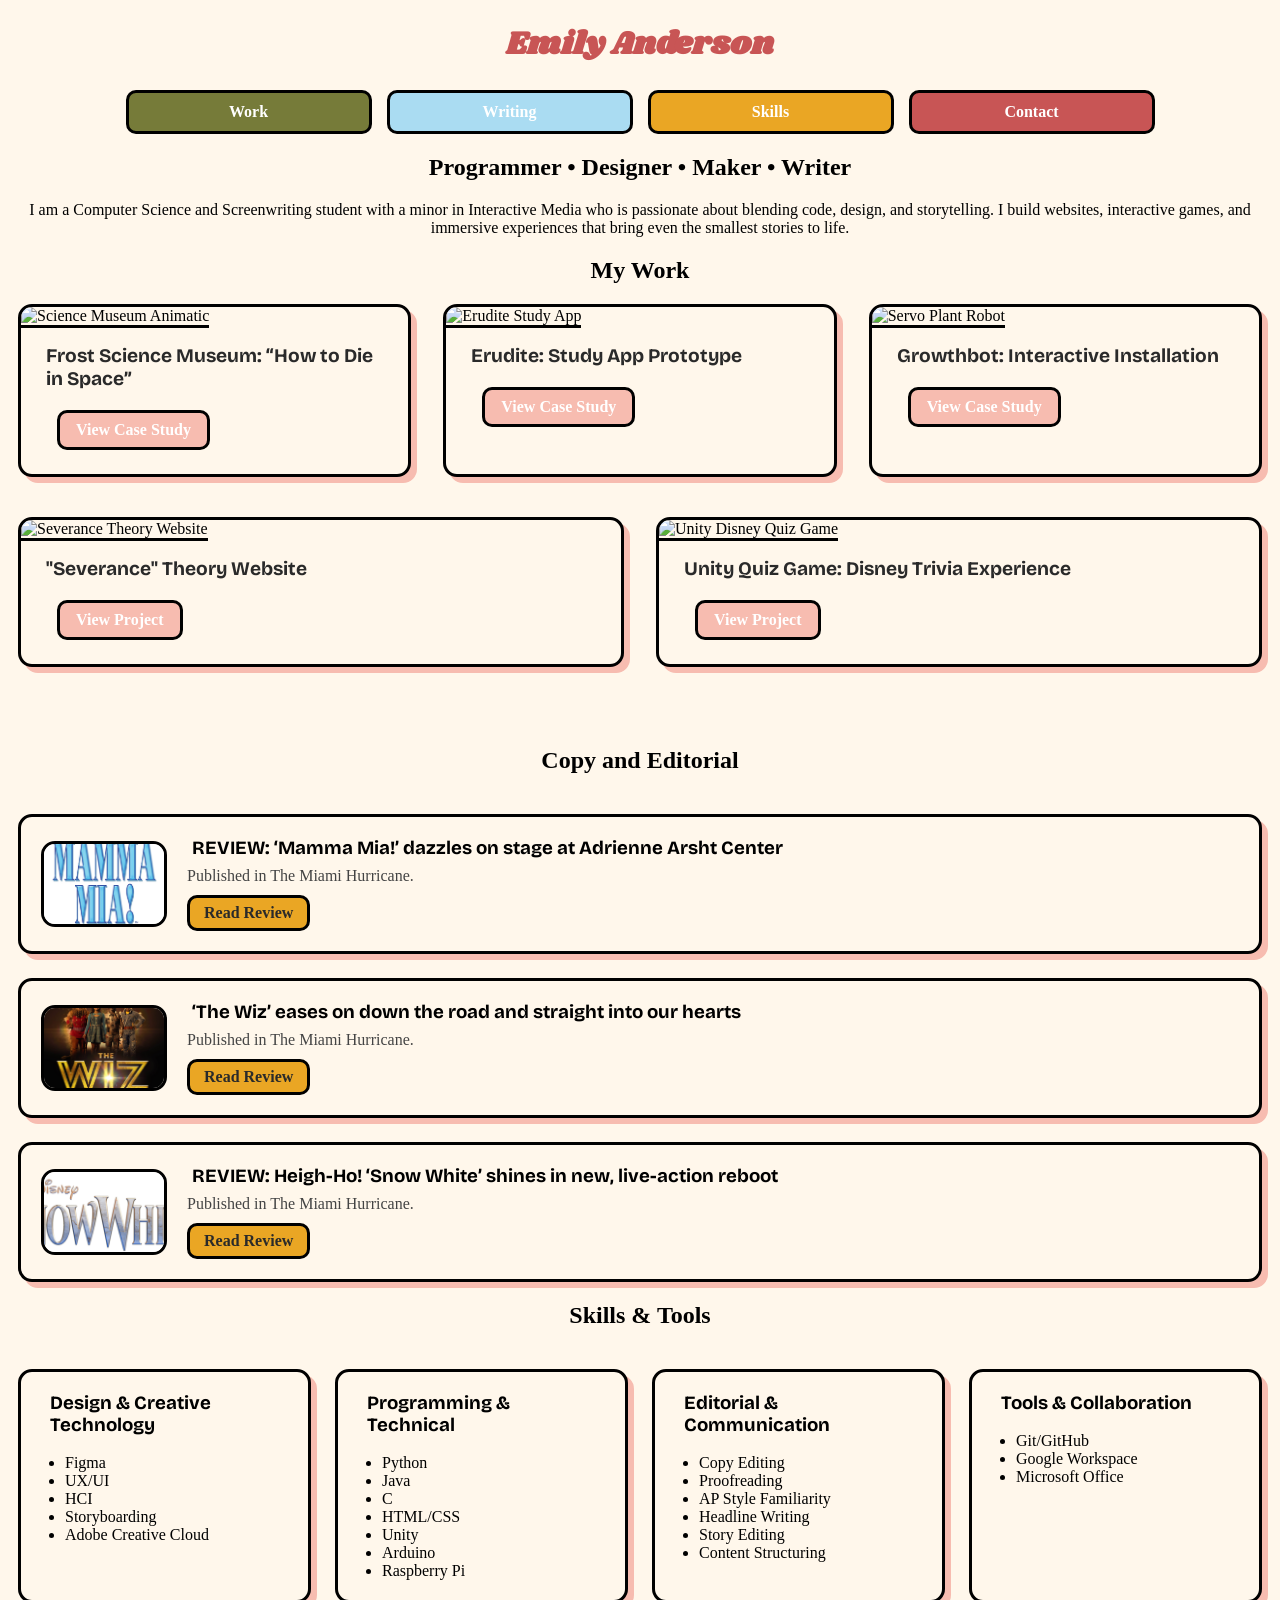
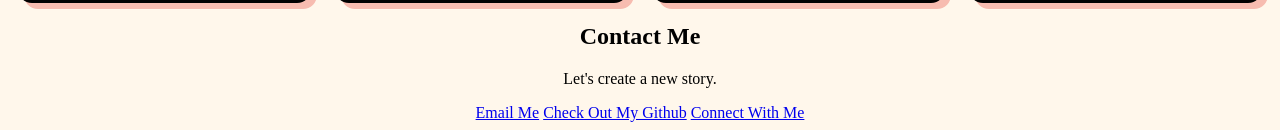
==== index.html @ 31dea304 "added images and fixed editorial section" ====
<!DOCTYPE html>
<html lang="en">
<head>
    <meta charset="UTF-8">
    <meta http-equiv="X-UA-Compatible" content="IE=edge">
    <meta name="viewport" content="width=device-width, initial-scale=1.0">
    <title>Emily Anderson - Portfolio</title>
    <link rel="stylesheet" href="style.css">
</head>
<body>
    
    <!-- header/nav -->

    <header>
        <h1 class="logo"> Emily Anderson</h1>
        <nav class="nav">
            <ul>
                <li><a href="#work"> Work</a></li>
                <li><a href="#writing">Writing</a></li>
                <li><a href="#skills">Skills</a></li>
                <li><a href="#contact">Contact</a></li>
            </ul>
        </nav>
    </header>

    <!-- hero -->
    <section id="hero">
        <div class="hero-content">
            <h2>Programmer • Designer • Maker • Writer </h2>
            <p> I am a Computer Science and Screenwriting student with a minor in Interactive Media who is passionate about blending code, design, and storytelling. 
                I build websites, interactive games, and immersive experiences that bring even the smallest stories to life.
            </p>
        </div>
    </section>


    <!-- work -->
    <section id="work">
        <h2 class="section-title">My Work</h2>
        <!-- <h3>Case Studies</h3> -->
        <div class="case-studies">

            <!-- how to die in space -->
            <article class="project-card" data-link="htdis.html">
                <!-- insert your image here in this style -->
                <img src="images/animatic-thumbnail.jpg" alt="Science Museum Animatic">
                <div class="project-info">
                    <h3>Frost Science Museum: “How to Die in Space”</h3>
                    <!-- maybe include a short blurb for description -->
                    <a href="htdis.html" class="project-button">View Case Study</a>
                </div>
            </article>

            <!-- erudite -->
            <article class="project-card" data-link="erudite.html">
                <!-- insert your image here in this style -->
                <img src="images/animatic-thumbnail.jpg" alt="Erudite Study App">
                <div class="project-info">
                    <h3>Erudite: Study App Prototype</h3>
                    <!-- maybe include a short blurb for description -->
                    <a href="erudite.html" class="project-button">View Case Study</a>
                </div>
            </article>

            <!-- growthbot -->
            <article class="project-card" data-link="growthbot.html">
                <!-- insert your image here in this style -->
                <img src="images/animatic-thumbnail.jpg" alt="Servo Plant Robot">
                <div class="project-info">
                    <h3>Growthbot: Interactive Installation</h3>
                    <!-- maybe include a short blurb for description -->
                    <a href="growthbot.html" class="project-button">View Case Study</a>
                </div>
            </article>
        </div>

        <!-- <h3>Other Projects</h3> -->
        <div class="creative-projects">


            <article class="project-card" data-link="severance.html">
                <!-- insert your image here in this style -->
                <img src="images/animatic-thumbnail.jpg" alt="Severance Theory Website">
                <div class="project-info">
                    <h3>"Severance" Theory Website</h3>
                    <!-- maybe include a short blurb for description -->
                    <a href="severance.html" class="project-button">View Project</a>
                </div>
            </article>

            <!-- disney quiz game -->
            <article class="project-card" data-link="disney-quiz.html">
                <!-- insert your image here in this style -->
                <img src="images/animatic-thumbnail.jpg" alt="Unity Disney Quiz Game">
                <div class="project-info">
                    <h3>Unity Quiz Game: Disney Trivia Experience</h3>
                    <!-- maybe include a short blurb for description -->
                    <a href="disney-quiz.html" class="project-button">View Project</a>
                </div>
            </article>
        </div>

    </section>

    <!-- writing -->
    <section id="writing">
        <h2 class="section-title">Copy and Editorial</h2>
    
        <div class="writing-list">
    
            <article class="writing-item" data-link="https://themiamihurricane.com/2025/03/23/review-mamma-mia-dazzles-on-stage-at-adrienne-arsht-center/">
                <img src="images/mamma-mia.png" class="writing-thumb" alt="Mamma Mia Review Thumbnail">
                <div class="writing-content">
                    <h3>REVIEW: ‘Mamma Mia!’ dazzles on stage at Adrienne Arsht Center</h3>
                    <p>Published in The Miami Hurricane.</p>
                    <span class="writing-button">Read Review</span>
                </div>
            </article>
    
            <article class="writing-item" data-link="https://themiamihurricane.com/2025/10/22/the-wiz-eases-on-down-the-road-and-straight-into-our-hearts/">
                <img src="images/the-wiz.png" class="writing-thumb" alt="The Wiz Review Thumbnail">
                <div class="writing-content">
                    <h3>‘The Wiz’ eases on down the road and straight into our hearts</h3>
                    <p>Published in The Miami Hurricane.</p>
                    <span class="writing-button">Read Review</span>
                </div>
            </article>
    
            <article class="writing-item" data-link="https://themiamihurricane.com/2025/04/17/review-heigh-ho-snow-white-shines-in-new-live-action-reboot/">
                <img src="images/snow-white.png" class="writing-thumb" alt="Snow White Review Thumbnail">
                <div class="writing-content">
                    <h3>REVIEW: Heigh-Ho! ‘Snow White’ shines in new, live-action reboot</h3>
                    <p>Published in The Miami Hurricane.</p>
                    <span class="writing-button">Read Review</span>
                </div>
            </article>
    
        </div>

         <!-- <div class="writing-samples">
            <h3>Spec Scripts & Writing Samples</h3>
            <p>Available upon request. Loglines and excerpts below.</p>
            add loglines here
        </div> -->
    </section>
    


    <!-- skills -->
    <section id="skills">
        <h2 class="section-title">Skills & Tools</h2>

        <div class="skills-grid">
            <div class="skill-box">
                <h3>Design & Creative Technology</h3>
                <ul>
                    <li>Figma</li>
                    <li>UX/UI</li>
                    <li>HCI</li>
                    <li>Storyboarding</li>
                    <li>Adobe Creative Cloud</li>
                </ul>
            </div>

            <div class="skill-box">
                <h3>Programming & Technical</h3>
                <ul>
                    <li>Python</li>
                    <li>Java</li>
                    <li>C</li>
                    <li>HTML/CSS</li>
                    <li>Unity</li>
                    <li>Arduino</li>
                    <li>Raspberry Pi</li>
                </ul>
            </div>

            <div class="skill-box">
                <h3>Editorial & Communication</h3>
                <ul>
                    <li>Copy Editing</li>
                    <li>Proofreading</li>
                    <li>AP Style Familiarity</li>
                    <li>Headline Writing</li>
                    <li>Story Editing</li>
                    <li>Content Structuring</li>
                </ul>
            </div>

            <div class="skill-box">
                <h3>Tools & Collaboration</h3>
                <ul>
                    <li>Git/GitHub</li>
                    <li>Google Workspace</li>
                    <li>Microsoft Office</li>
                </ul>
            </div>
        </div>
    </section>

    <!-- footer / contact -->
    <footer id="contact">
        <h2 class="section-title">Contact Me</h2>
        <p>Let's create a new story.</p>
        <a href="the.eandersonea@gmail.com" class="contact-btn">Email Me</a>
        <a href="https://github.com/exa238" class="contact-btn">Check Out My Github</a>
        <a href="http://www.linkedin.com/in/emily-anderson-09311224a" class="contact-btn">Connect With Me</a>
    </footer>


    <script src="script.js"></script>
</body>
</html>
---- style.css ----
@import url('https://fonts.googleapis.com/css2?family=Bricolage+Grotesque:opsz,wght@12..96,200..800&family=Changa+One:ital@0;1&family=Inter:ital,opsz,wght@0,14..32,100..900;1,14..32,100..900&family=Karla:ital,wght@0,200..800;1,200..800&family=Patrick+Hand+SC&family=Sekuya&family=Shrikhand&display=swap');
   :root {
    --tomato: #C85555;
    --mustard: #EAA624;
    --olive: #767B39;
    --sky: #AADCF2;
    --peach: #F7BCB0;
    --cream: #FFF7EB;
    --ink: #2A2A2A;

    --radius: 14px;
    --shadow-chunky: 6px 6px 0px rgba(0,0,0,0.25);
}
.logo{
    font-family: Shrikhand;
    color: var(--tomato);
}
body{
    background-size: 40px 40px;
    /* background-image: */
    /* linear-gradient(to right, #F7BCB0 1px, transparent 1px),
    linear-gradient(to bottom, #F7BCB0 1px, transparent 1px); */
    background-color: var(--cream);
}
.nav ul{
    list-style: none;
    display: flex;
    gap: 15px;
    padding: 0;
    margin: 0;
    justify-content: center;
}
.nav li a {
    display: block;
    padding: 10px 20px;
    border-radius: 10px;
    color: white;
    text-decoration: none;
    font-weight: bold;
    border: 3px solid black;
    width: 200px;
    text-align: center;
    transition: transform 0.25s ease, box-shadow 0.25s 
    /* position: relative */
    /* overflow: visible; */
}

.hero-content{
    justify-content: center;
    text-align: center;
}

.nav li a:hover::before,
.nav li a:hover::after {
    content: "✦";
    position: absolute;
    color: #EAA624;
    font-size: 14px;
    animation: sparkle 0.8s ease-out forwards;
}
.nav li a:hover::before {
    top: -10px;
    left: -10px;
}

.nav li a:hover::after {
    bottom: -10px;
    right: -10px;
}

@keyframes sparkle {
    0% { transform: scale(0) rotate(0deg); opacity: 0; }
    50% { transform: scale(1.4) rotate(20deg); opacity: 1; }
    100% { transform: scale(0) rotate(40deg); opacity: 0; }
}

.nav li a:hover{
    transform: translate(-4px)scale(1.05);
    box-shadow: 0 8px 20px #F7BCB0;
}

.nav li:nth-child(1) a { background: var(--olive); } /* work */
.nav li:nth-child(2) a { background: var(--sky); } /* writing */
.nav li:nth-child(3) a { background: var(--mustard); } /* skills */
.nav li:nth-child(4) a { background: var(--tomato); } /* contact */


/* ADJUST YOUR H1 HERE */
h1{
    text-align: center;
}

h2{
    text-align: center;
}


h3{
    padding-left: 5px;
}



/* MY WORK */

.case-studies {
    display: grid;
    grid-template-columns: repeat(auto-fit, minmax(280px, 1fr));
    gap: 32px;
    margin-top: 20px;
    padding-left: 10px;
    padding-right: 10px;
}

.creative-projects {
    display: grid;
    grid-template-columns: repeat(auto-fit, minmax(280px, 1fr));
    gap: 32px;
    margin-top: 40px;
    padding-left: 10px;
    padding-right: 10px;
}


.project-card {
    background: var(--cream);
    border-radius: var(--radius);
    overflow: hidden;
    cursor: pointer;
    box-shadow: 6px 6px 0px var(--peach);
    transition: transform .25s ease, box-shadow .25s ease;
    border: 3px solid black;
}

.project-card:hover {
    transform: translate(-4px) scale(1.03);
    box-shadow: 10px 10px 0px var(--sky);
}

.project-card img {
    width: 100%;
    height: 180px;
    object-fit: cover;
    border-bottom: 3px solid black;
}

.project-info {
    padding: 16px 20px 24px;
}

.project-info h3 {
    margin: 0 0 8px;
    font-family: "Bricolage Grotesque", sans-serif;
    font-size: 1.2rem;
    color: var(--ink);
}

.project-info p {
    margin: 0;
    color: #444;
    font-size: .9rem;
}
.project-button {
    display: inline-block;
    margin: 12px 16px 0;
    padding: 8px 16px;
    background: var(--peach);
    color: white;
    border: 3px solid black;
    border-radius: 10px;
    font-weight: bold;
    text-decoration: none;
    transition: transform .25s ease, box-shadow .25s ease;
}

.project-button:hover {
    cursor: pointer;
}

/* WRITING SECTION */


#writing{
    margin-top: 80px;
}

#writing h2{
    margin-bottom: 30px;
}

.writing-list {
    display: flex;
    flex-direction: column;
    gap: 24px;
    margin-top: 40px;
    padding-left: 10px;
    padding-right: 10px;

}

.writing-item {
    background: var(--cream);
    border-radius: var(--radius);
    border: 3px solid black;
    padding: 20px;
    box-shadow: 6px 6px 0px var(--peach);
    transition: transform .25s ease, box-shadow .25s ease;
    cursor: pointer;
    display: flex;
    gap: 20px;
    align-items: center
}

.writing-item:hover {
    transform: translate(-4px) scale(1.02);
    box-shadow: 10px 10px 0px var(--sky);
}

.writing-thumb {
    width: 120px;
    height: 80px;
    object-fit: cover;
    border: 3px solid black;
    border-radius: var(--radius);
}

.writing-item h3 {
    margin: 0 0 8px;
    font-family: "Bricolage Grotesque", sans-serif;
}

.writing-item p {
    margin: 0 0 12px;
    color: #444;
}

.writing-item a {
    font-weight: bold;
    color: var(--ink);
    text-decoration: underline;
}

.writing-content p {
    margin: 0 0 10px;
    color: #444;
}

.writing-button {
    display: inline-block;
    padding: 6px 14px;
    background: var(--mustard);
    border: 3px solid black;
    border-radius: 10px;
    font-weight: bold;
    color: var(--ink);
    transition: transform .25s ease, box-shadow .25s ease;
}

.writing-item:hover .writing-button {
    transform: translate(-2px) scale(1.05);
    box-shadow: 4px 4px 0px var(--peach);
}




/* SKILLS SECTION */

.skills-grid {
    display: grid;
    grid-template-columns: repeat(auto-fit, minmax(260px, 1fr));
    gap: 24px;
    margin-top: 40px;
    padding-left: 10px;
    padding-right: 10px;
}

.skill-box {
    background: var(--cream);
    border-radius: var(--radius);
    border: 3px solid black;
    padding: 20px 24px;
    box-shadow: 6px 6px 0px var(--peach);
    transition: transform .25s ease, box-shadow .25s ease;
}

/* .skill-box:hover {
    transform: translate(-4px) scale(1.02);
    box-shadow: 10px 10px 0px var(--tomato);
} */

.skill-box h3 {
    margin-top: 0;
    font-family: "Bricolage Grotesque", sans-serif;
}

.skill-box ul {
    margin: 10px 0 0;
    padding-left: 20px;
}


footer{
    justify-content: center;
    text-align: center;
}
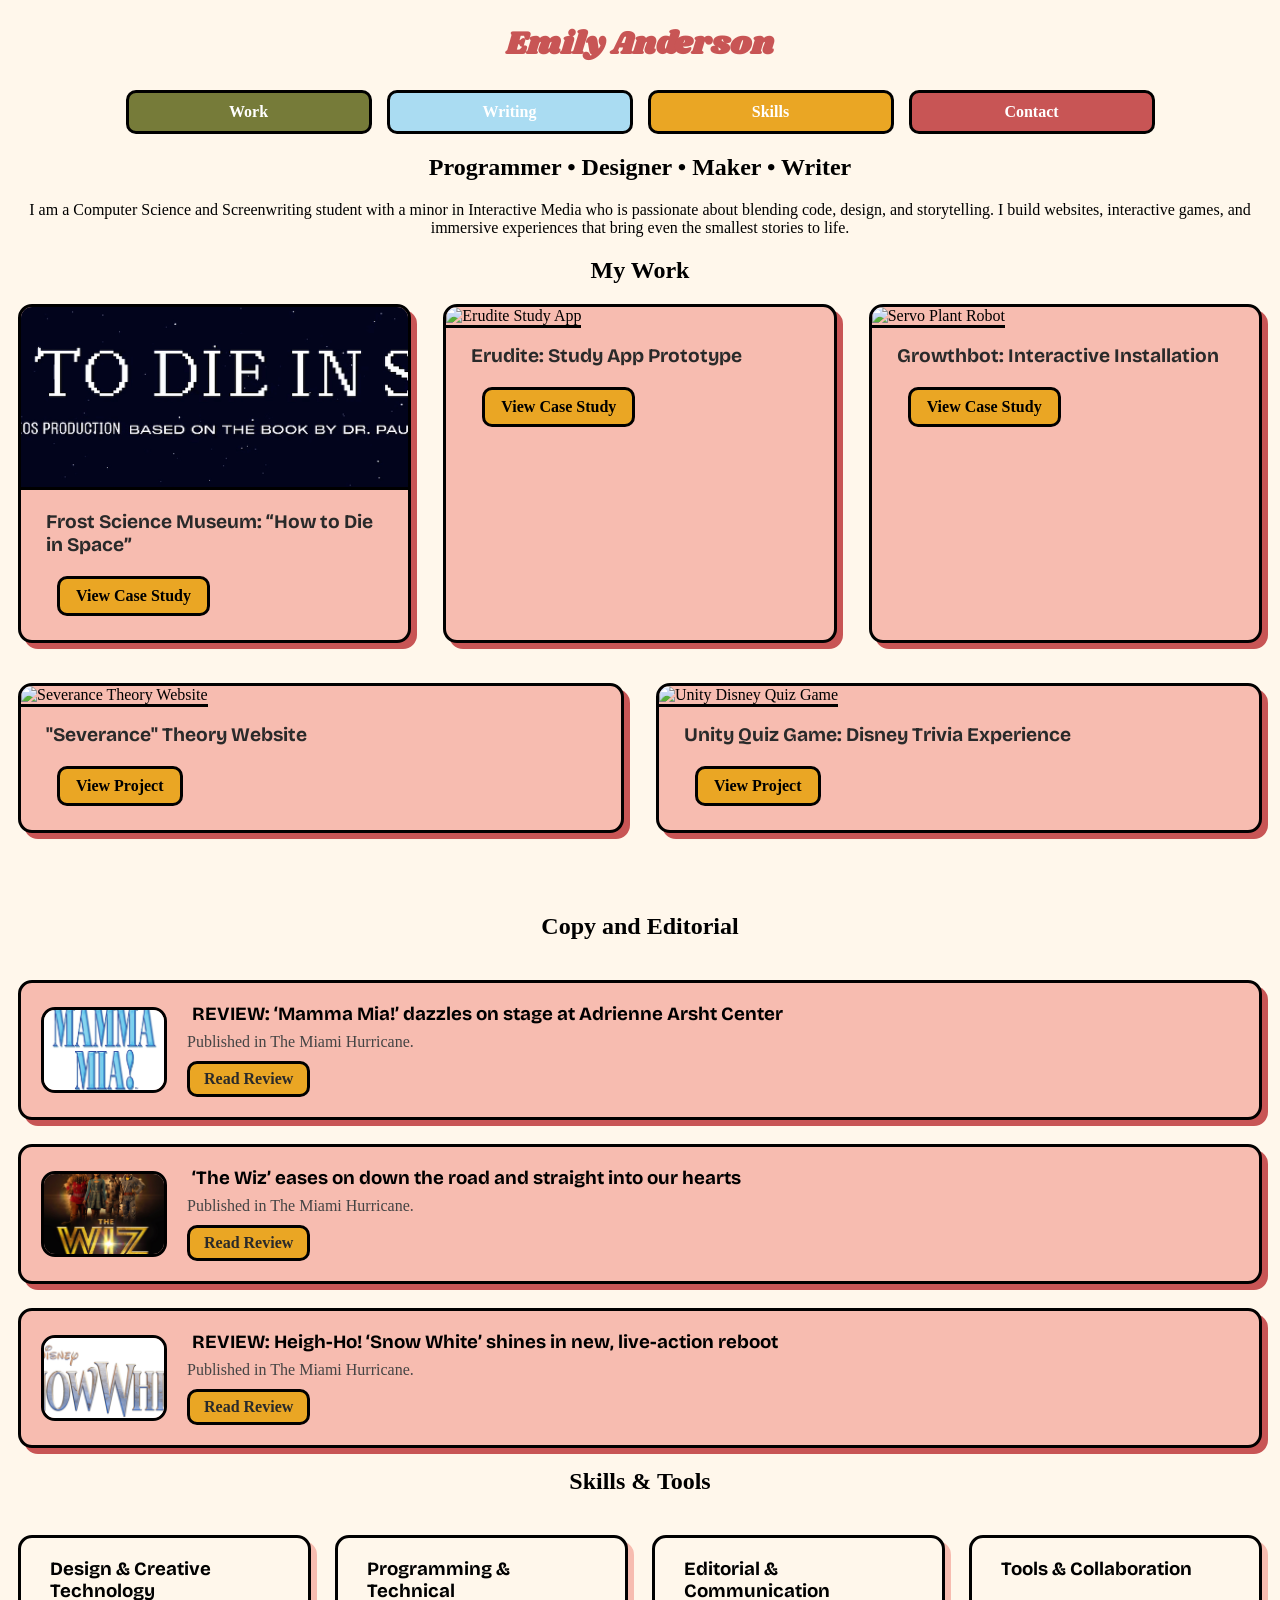
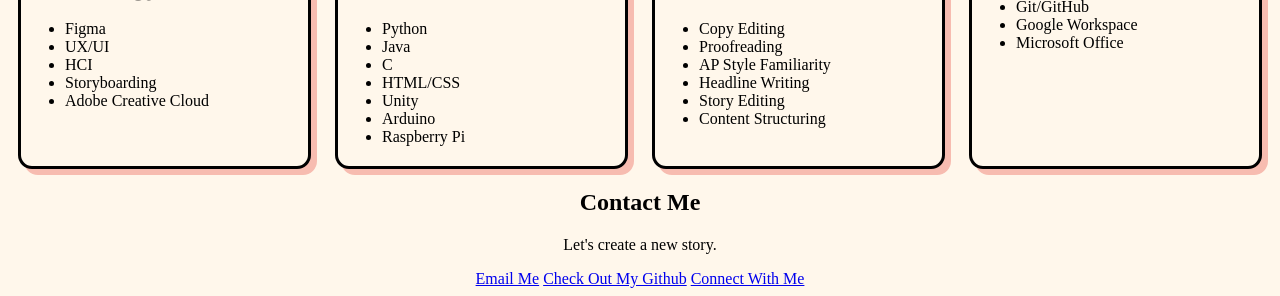
==== commit 7cb79aaf: "updated htdis css and html" ====
--- a/index.html
+++ b/index.html
@@ -43,7 +43,7 @@
             <!-- how to die in space -->
             <article class="project-card" data-link="htdis.html">
                 <!-- insert your image here in this style -->
-                <img src="images/animatic-thumbnail.jpg" alt="Science Museum Animatic">
+                <img src="images/htdis.png" alt="Science Museum Animatic">
                 <div class="project-info">
                     <h3>Frost Science Museum: “How to Die in Space”</h3>
                     <!-- maybe include a short blurb for description -->
--- a/style.css
+++ b/style.css
@@ -123,11 +123,11 @@
 
 
 .project-card {
-    background: var(--cream);
+    background: var(--peach);
     border-radius: var(--radius);
     overflow: hidden;
     cursor: pointer;
-    box-shadow: 6px 6px 0px var(--peach);
+    box-shadow: 6px 6px 0px var(--tomato);
     transition: transform .25s ease, box-shadow .25s ease;
     border: 3px solid black;
 }
@@ -164,8 +164,8 @@
     display: inline-block;
     margin: 12px 16px 0;
     padding: 8px 16px;
-    background: var(--peach);
-    color: white;
+    background: var(--mustard);
+    color: black;
     border: 3px solid black;
     border-radius: 10px;
     font-weight: bold;
@@ -199,11 +199,11 @@
 }
 
 .writing-item {
-    background: var(--cream);
+    background: var(--peach);
     border-radius: var(--radius);
     border: 3px solid black;
     padding: 20px;
-    box-shadow: 6px 6px 0px var(--peach);
+    box-shadow: 6px 6px 0px var(--tomato);
     transition: transform .25s ease, box-shadow .25s ease;
     cursor: pointer;
     display: flex;
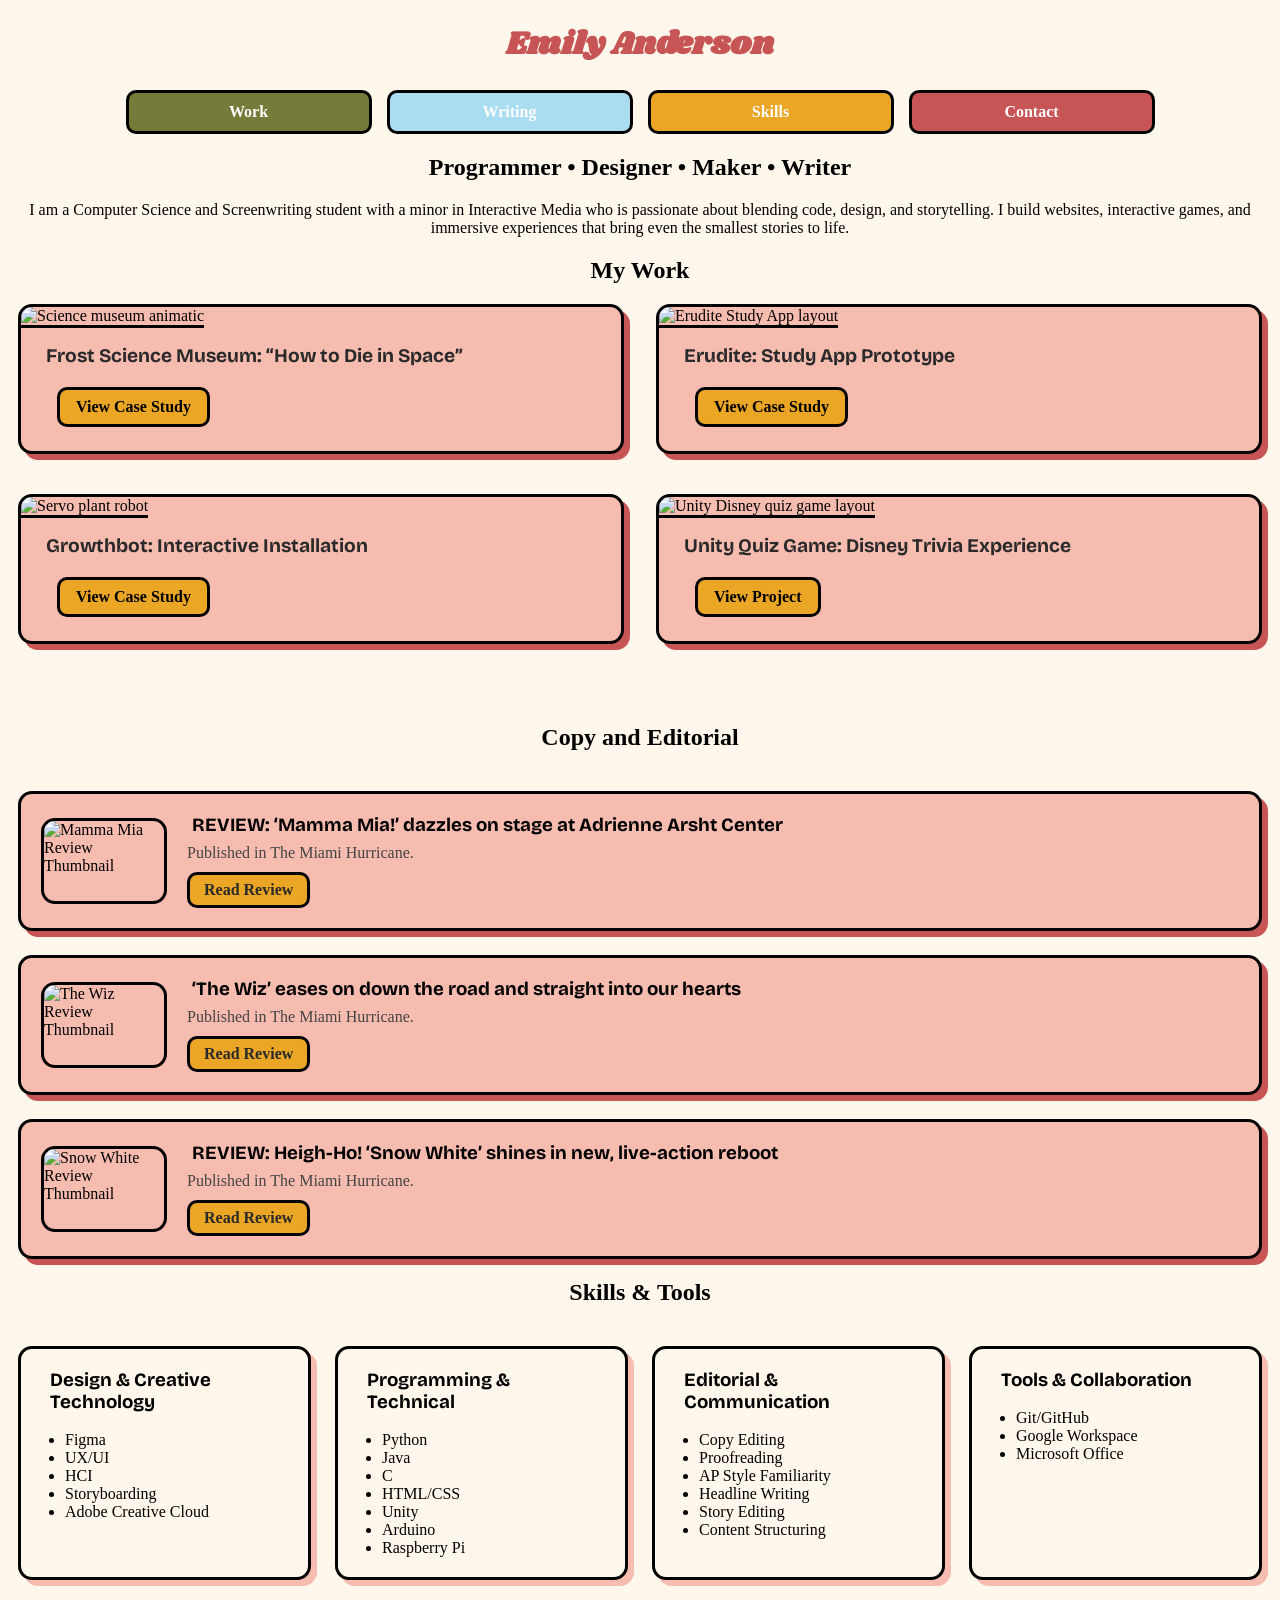
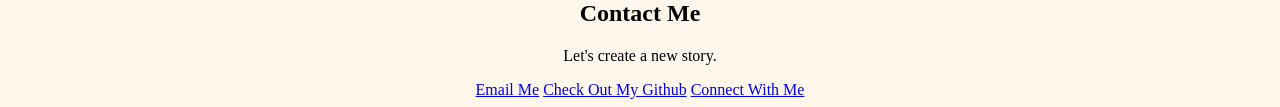
==== commit dc22e505: "major website update and fixed image issues" ====
--- a/index.html
+++ b/index.html
@@ -38,12 +38,12 @@
     <section id="work">
         <h2 class="section-title">My Work</h2>
         <!-- <h3>Case Studies</h3> -->
-        <div class="case-studies">
+        <div class="tier-one">
 
             <!-- how to die in space -->
             <article class="project-card" data-link="htdis.html">
                 <!-- insert your image here in this style -->
-                <img src="images/htdis.png" alt="Science Museum Animatic">
+                <img src="https://pub-2d3aaae8ad984b4db5d45ea448ffca7a.r2.dev/htdis.png" alt="Science museum animatic">
                 <div class="project-info">
                     <h3>Frost Science Museum: “How to Die in Space”</h3>
                     <!-- maybe include a short blurb for description -->
@@ -54,44 +54,33 @@
             <!-- erudite -->
             <article class="project-card" data-link="erudite.html">
                 <!-- insert your image here in this style -->
-                <img src="images/animatic-thumbnail.jpg" alt="Erudite Study App">
+                <img src="https://pub-2d3aaae8ad984b4db5d45ea448ffca7a.r2.dev/updated-design.png" alt="Erudite Study App layout">
                 <div class="project-info">
                     <h3>Erudite: Study App Prototype</h3>
                     <!-- maybe include a short blurb for description -->
                     <a href="erudite.html" class="project-button">View Case Study</a>
                 </div>
             </article>
+        </div>
+
+        <!-- <h3>Other Projects</h3> -->
+        <div class="tier-two">
 
             <!-- growthbot -->
             <article class="project-card" data-link="growthbot.html">
                 <!-- insert your image here in this style -->
-                <img src="images/animatic-thumbnail.jpg" alt="Servo Plant Robot">
+                <img src="https://pub-2d3aaae8ad984b4db5d45ea448ffca7a.r2.dev/growthbot.png" alt="Servo plant robot">
                 <div class="project-info">
                     <h3>Growthbot: Interactive Installation</h3>
                     <!-- maybe include a short blurb for description -->
                     <a href="growthbot.html" class="project-button">View Case Study</a>
-                </div>
-            </article>
-        </div>
-
-        <!-- <h3>Other Projects</h3> -->
-        <div class="creative-projects">
-
-
-            <article class="project-card" data-link="severance.html">
-                <!-- insert your image here in this style -->
-                <img src="images/animatic-thumbnail.jpg" alt="Severance Theory Website">
-                <div class="project-info">
-                    <h3>"Severance" Theory Website</h3>
-                    <!-- maybe include a short blurb for description -->
-                    <a href="severance.html" class="project-button">View Project</a>
                 </div>
             </article>
 
             <!-- disney quiz game -->
             <article class="project-card" data-link="disney-quiz.html">
                 <!-- insert your image here in this style -->
-                <img src="images/animatic-thumbnail.jpg" alt="Unity Disney Quiz Game">
+                <img src="https://pub-2d3aaae8ad984b4db5d45ea448ffca7a.r2.dev/disney-trivia.jpeg" alt="Unity Disney quiz game layout">
                 <div class="project-info">
                     <h3>Unity Quiz Game: Disney Trivia Experience</h3>
                     <!-- maybe include a short blurb for description -->
@@ -109,7 +98,7 @@
         <div class="writing-list">
     
             <article class="writing-item" data-link="https://themiamihurricane.com/2025/03/23/review-mamma-mia-dazzles-on-stage-at-adrienne-arsht-center/">
-                <img src="images/mamma-mia.png" class="writing-thumb" alt="Mamma Mia Review Thumbnail">
+                <img src="https://pub-2d3aaae8ad984b4db5d45ea448ffca7a.r2.dev/mamma-mia.png" class="writing-thumb" alt="Mamma Mia Review Thumbnail">
                 <div class="writing-content">
                     <h3>REVIEW: ‘Mamma Mia!’ dazzles on stage at Adrienne Arsht Center</h3>
                     <p>Published in The Miami Hurricane.</p>
@@ -118,7 +107,7 @@
             </article>
     
             <article class="writing-item" data-link="https://themiamihurricane.com/2025/10/22/the-wiz-eases-on-down-the-road-and-straight-into-our-hearts/">
-                <img src="images/the-wiz.png" class="writing-thumb" alt="The Wiz Review Thumbnail">
+                <img src="https://pub-2d3aaae8ad984b4db5d45ea448ffca7a.r2.dev/the-wiz.png" class="writing-thumb" alt="The Wiz Review Thumbnail">
                 <div class="writing-content">
                     <h3>‘The Wiz’ eases on down the road and straight into our hearts</h3>
                     <p>Published in The Miami Hurricane.</p>
@@ -127,7 +116,7 @@
             </article>
     
             <article class="writing-item" data-link="https://themiamihurricane.com/2025/04/17/review-heigh-ho-snow-white-shines-in-new-live-action-reboot/">
-                <img src="images/snow-white.png" class="writing-thumb" alt="Snow White Review Thumbnail">
+                <img src="https://pub-2d3aaae8ad984b4db5d45ea448ffca7a.r2.dev/snow-white.png" class="writing-thumb" alt="Snow White Review Thumbnail">
                 <div class="writing-content">
                     <h3>REVIEW: Heigh-Ho! ‘Snow White’ shines in new, live-action reboot</h3>
                     <p>Published in The Miami Hurricane.</p>
--- a/style.css
+++ b/style.css
@@ -103,7 +103,7 @@
 
 /* MY WORK */
 
-.case-studies {
+.tier-one {
     display: grid;
     grid-template-columns: repeat(auto-fit, minmax(280px, 1fr));
     gap: 32px;
@@ -112,7 +112,7 @@
     padding-right: 10px;
 }
 
-.creative-projects {
+.tier-two {
     display: grid;
     grid-template-columns: repeat(auto-fit, minmax(280px, 1fr));
     gap: 32px;
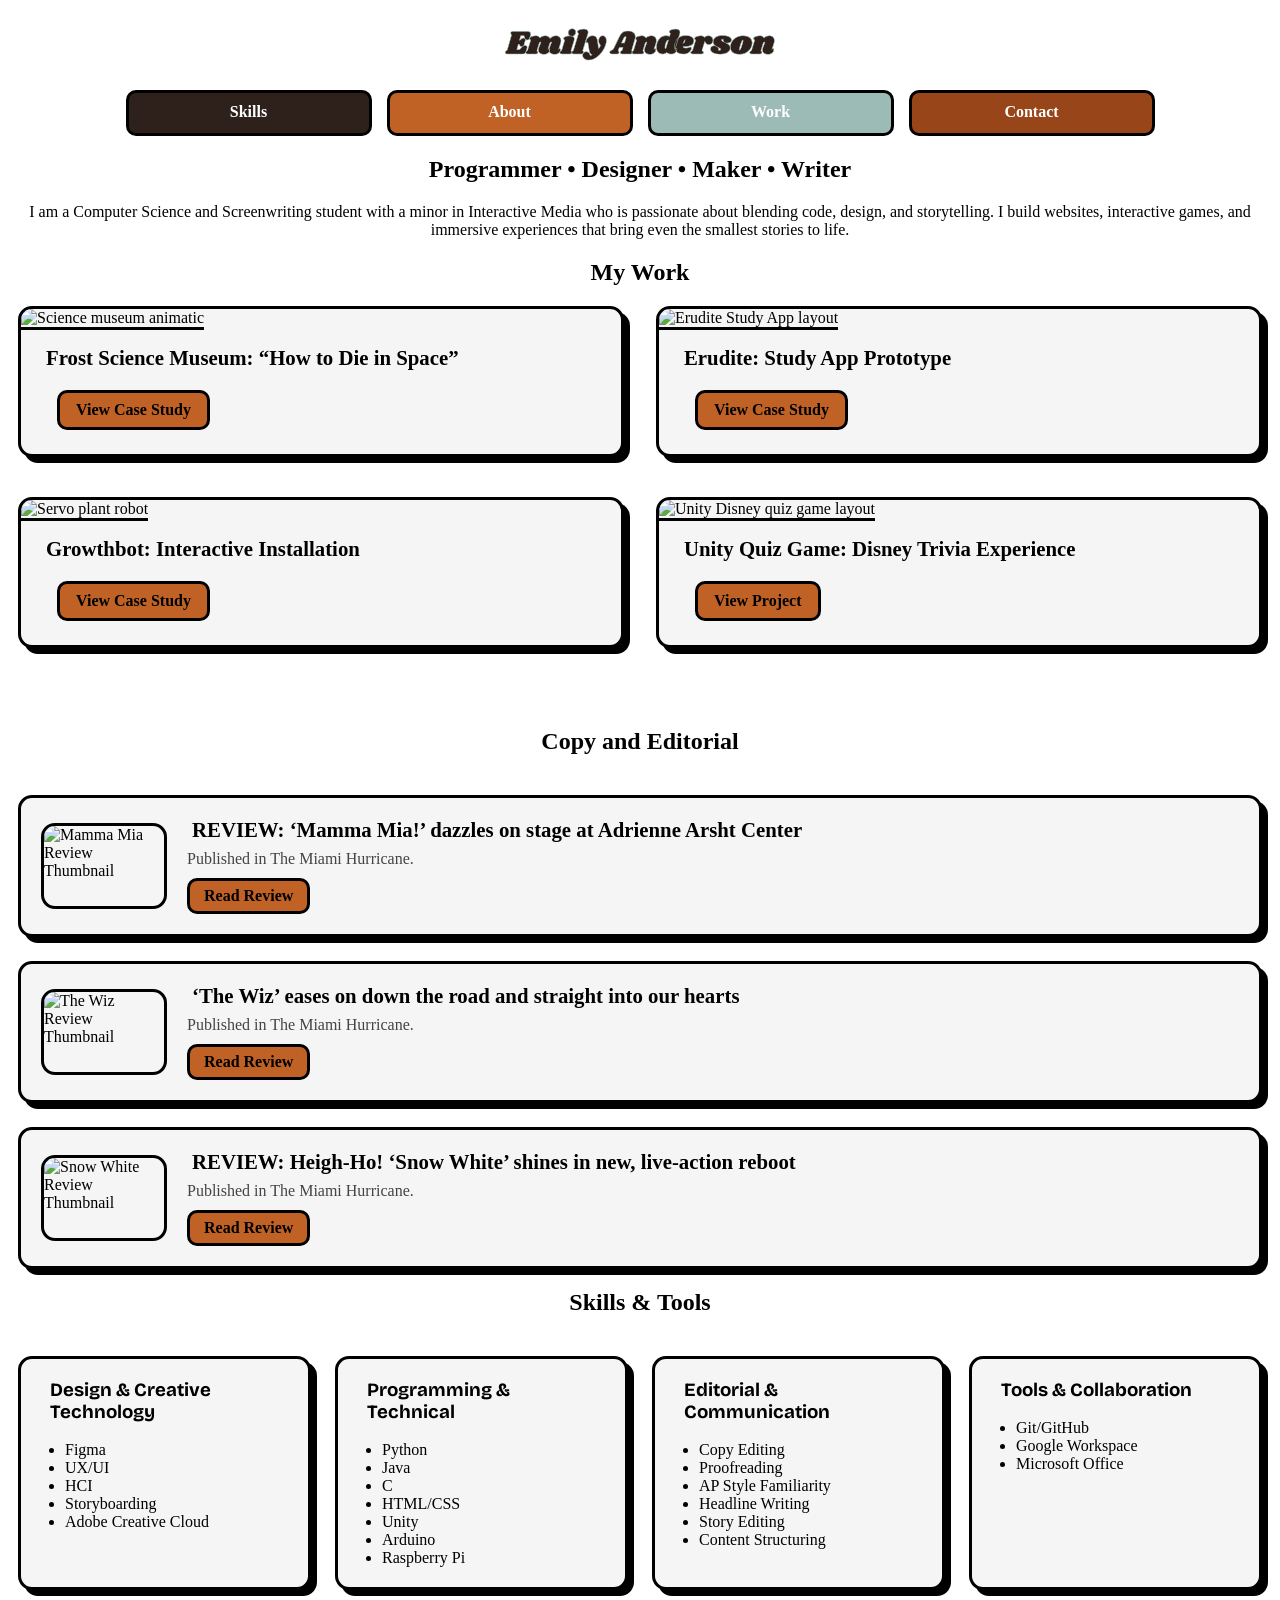
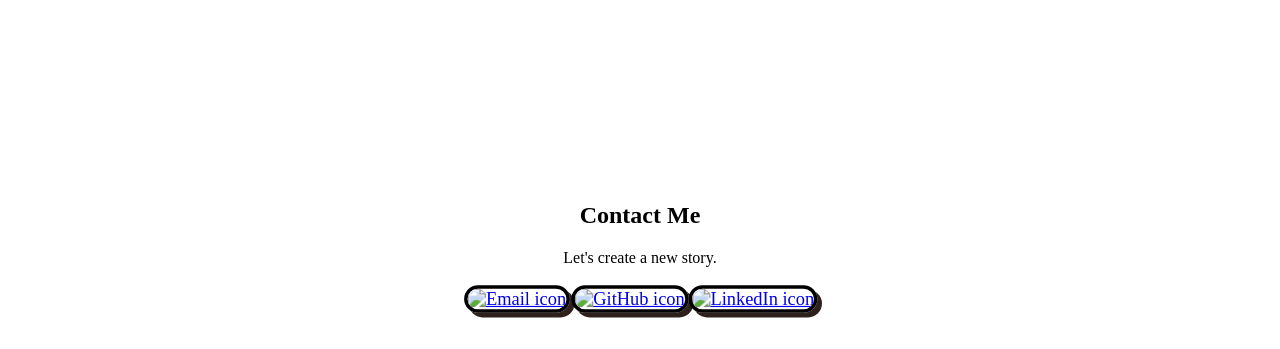
==== commit be036919: "made some stylistic changes and edited nav" ====
--- a/index.html
+++ b/index.html
@@ -15,9 +15,9 @@
         <h1 class="logo"> Emily Anderson</h1>
         <nav class="nav">
             <ul>
-                <li><a href="#work"> Work</a></li>
-                <li><a href="#writing">Writing</a></li>
-                <li><a href="#skills">Skills</a></li>
+                <li><a href="#skills"> Skills</a></li>
+                <li><a href="#">About</a></li>
+                <li><a href="#">Work</a></li>
                 <li><a href="#contact">Contact</a></li>
             </ul>
         </nav>
@@ -191,9 +191,17 @@
     <footer id="contact">
         <h2 class="section-title">Contact Me</h2>
         <p>Let's create a new story.</p>
-        <a href="the.eandersonea@gmail.com" class="contact-btn">Email Me</a>
-        <a href="https://github.com/exa238" class="contact-btn">Check Out My Github</a>
-        <a href="http://www.linkedin.com/in/emily-anderson-09311224a" class="contact-btn">Connect With Me</a>
+        <div class="footer-icons">
+            <a href="the.eandersonea@gmail.com" target="_blank">
+                <img src="https://pub-2d3aaae8ad984b4db5d45ea448ffca7a.r2.dev/email-icon-removebg.png" alt="Email icon" class="footer-icon">
+            </a>
+            <a href="https://github.com/exa238" target="_blank">
+                <img src="https://pub-2d3aaae8ad984b4db5d45ea448ffca7a.r2.dev/github-icon.PNG" alt="GitHub icon" class="footer-icon">
+            </a>
+            <a href="http://www.linkedin.com/in/emily-anderson-09311224a" target="_blank">
+                <img src="https://pub-2d3aaae8ad984b4db5d45ea448ffca7a.r2.dev/linkedin-icon.PNG" alt="LinkedIn icon" class="footer-icon">
+            </a>
+        </div>
     </footer>
 
 
--- a/style.css
+++ b/style.css
@@ -1,26 +1,28 @@
 @import url('https://fonts.googleapis.com/css2?family=Bricolage+Grotesque:opsz,wght@12..96,200..800&family=Changa+One:ital@0;1&family=Inter:ital,opsz,wght@0,14..32,100..900;1,14..32,100..900&family=Karla:ital,wght@0,200..800;1,200..800&family=Patrick+Hand+SC&family=Sekuya&family=Shrikhand&display=swap');
    :root {
-    --tomato: #C85555;
-    --mustard: #EAA624;
-    --olive: #767B39;
-    --sky: #AADCF2;
-    --peach: #F7BCB0;
-    --cream: #FFF7EB;
-    --ink: #2A2A2A;
 
     --radius: 14px;
     --shadow-chunky: 6px 6px 0px rgba(0,0,0,0.25);
 }
 .logo{
+    font-size: 2rem;
     font-family: Shrikhand;
-    color: var(--tomato);
+    /* original theme */
+    
+    /* color: black; */
+
+    /* new theme */
+    color: #2e211c;
+
+
+    /* original theme */
+    /* -webkit-text-stroke: 0.5px #E5989B; */
+    /* new theme */
+    -webkit-text-stroke: 0.5px #9cbbb7;
 }
 body{
     background-size: 40px 40px;
-    /* background-image: */
-    /* linear-gradient(to right, #F7BCB0 1px, transparent 1px),
-    linear-gradient(to bottom, #F7BCB0 1px, transparent 1px); */
-    background-color: var(--cream);
+    background-color: #FFFFFF;
 }
 .nav ul{
     list-style: none;
@@ -39,7 +41,10 @@
     font-weight: bold;
     border: 3px solid black;
     width: 200px;
-    text-align: center;
+    height: 20px;
+    text-align: center;
+    align-items: center;
+    justify-content: center;
     transition: transform 0.25s ease, box-shadow 0.25s 
     /* position: relative */
     /* overflow: visible; */
@@ -54,7 +59,7 @@
 .nav li a:hover::after {
     content: "✦";
     position: absolute;
-    color: #EAA624;
+    color: #F7B538;
     font-size: 14px;
     animation: sparkle 0.8s ease-out forwards;
 }
@@ -76,13 +81,22 @@
 
 .nav li a:hover{
     transform: translate(-4px)scale(1.05);
-    box-shadow: 0 8px 20px #F7BCB0;
-}
-
-.nav li:nth-child(1) a { background: var(--olive); } /* work */
-.nav li:nth-child(2) a { background: var(--sky); } /* writing */
-.nav li:nth-child(3) a { background: var(--mustard); } /* skills */
-.nav li:nth-child(4) a { background: var(--tomato); } /* contact */
+    box-shadow: 0 8px 20px #9cbbb7;
+}
+
+/* original light pink theme */
+
+/* .nav li:nth-child(1) a { background: #E5989B; }
+.nav li:nth-child(2) a { background: #6D6875; }
+.nav li:nth-child(3) a { background: #B5838D; } 
+.nav li:nth-child(4) a { background: #FFCDB2; }  */
+
+
+/* new theme */
+.nav li:nth-child(1) a { background: #2e211c; } 
+.nav li:nth-child(2) a { background: #c06226; }
+.nav li:nth-child(3) a { background: #9cbbb7; }
+.nav li:nth-child(4) a { background: #984619; }
 
 
 /* ADJUST YOUR H1 HERE */
@@ -123,24 +137,25 @@
 
 
 .project-card {
-    background: var(--peach);
+    background: whitesmoke;
     border-radius: var(--radius);
     overflow: hidden;
     cursor: pointer;
-    box-shadow: 6px 6px 0px var(--tomato);
+    box-shadow: 6px 6px 0px black;
     transition: transform .25s ease, box-shadow .25s ease;
     border: 3px solid black;
 }
 
 .project-card:hover {
     transform: translate(-4px) scale(1.03);
-    box-shadow: 10px 10px 0px var(--sky);
+    box-shadow: 10px 10px 0px #9cbbb7;
 }
 
 .project-card img {
     width: 100%;
     height: 180px;
     object-fit: cover;
+    object-position: 50% 20%;
     border-bottom: 3px solid black;
 }
 
@@ -150,9 +165,9 @@
 
 .project-info h3 {
     margin: 0 0 8px;
-    font-family: "Bricolage Grotesque", sans-serif;
-    font-size: 1.2rem;
-    color: var(--ink);
+    font-family: 'Times New Roman', Times, serif;
+    font-size: 1.3rem;
+    color: black;
 }
 
 .project-info p {
@@ -164,7 +179,7 @@
     display: inline-block;
     margin: 12px 16px 0;
     padding: 8px 16px;
-    background: var(--mustard);
+    background: #c06226;
     color: black;
     border: 3px solid black;
     border-radius: 10px;
@@ -199,11 +214,11 @@
 }
 
 .writing-item {
-    background: var(--peach);
+    background: whitesmoke;
     border-radius: var(--radius);
     border: 3px solid black;
     padding: 20px;
-    box-shadow: 6px 6px 0px var(--tomato);
+    box-shadow: 6px 6px 0px black;
     transition: transform .25s ease, box-shadow .25s ease;
     cursor: pointer;
     display: flex;
@@ -213,7 +228,7 @@
 
 .writing-item:hover {
     transform: translate(-4px) scale(1.02);
-    box-shadow: 10px 10px 0px var(--sky);
+    box-shadow: 10px 10px 0px #9cbbb7;
 }
 
 .writing-thumb {
@@ -226,7 +241,8 @@
 
 .writing-item h3 {
     margin: 0 0 8px;
-    font-family: "Bricolage Grotesque", sans-serif;
+    font-family: 'Times New Roman', Times, serif;
+    font-size: 1.3rem;
 }
 
 .writing-item p {
@@ -236,7 +252,7 @@
 
 .writing-item a {
     font-weight: bold;
-    color: var(--ink);
+    color: black;
     text-decoration: underline;
 }
 
@@ -248,18 +264,15 @@
 .writing-button {
     display: inline-block;
     padding: 6px 14px;
-    background: var(--mustard);
+    background: #c06226;
     border: 3px solid black;
     border-radius: 10px;
     font-weight: bold;
-    color: var(--ink);
-    transition: transform .25s ease, box-shadow .25s ease;
-}
-
-.writing-item:hover .writing-button {
-    transform: translate(-2px) scale(1.05);
-    box-shadow: 4px 4px 0px var(--peach);
-}
+    color: black;
+    transition: transform .25s ease, box-shadow .25s ease;
+}
+
+
 
 
 
@@ -276,11 +289,11 @@
 }
 
 .skill-box {
-    background: var(--cream);
+    background: whitesmoke;
     border-radius: var(--radius);
     border: 3px solid black;
     padding: 20px 24px;
-    box-shadow: 6px 6px 0px var(--peach);
+    box-shadow: 6px 6px 0px black;
     transition: transform .25s ease, box-shadow .25s ease;
 }
 
@@ -301,16 +314,69 @@
 
 
 footer{
-    justify-content: center;
-    text-align: center;
-}
-
-
-
-
-
-
-
-
-
-
+    padding-top: 2in;
+    padding-bottom: 30px;
+    justify-content: center;
+    text-align: center;
+
+}
+
+/* footer icons */
+
+.footer-icons {
+    display: flex;
+    justify-content: center;
+    align-items: center;
+    gap: 16px;
+    margin-top: 20px;
+}
+
+.footer-icon {
+    width: 50px; 
+    height: 50px;
+    object-fit: contain;
+    transform: scale(1.15);
+
+    border: 3px solid black;
+    border-radius: var(--radius);
+    box-shadow: 4px 4px 0px #2e211c;
+
+    transition: transform .25s ease, box-shadow .25s ease;
+    cursor: pointer;
+}
+
+.footer-icon:hover {
+    transform: translate(-4px) scale(1.05);
+    box-shadow: 6px 6px 0px #9cbbb7;
+}
+
+
+
+  
+/* scrollbar */
+
+::-webkit-scrollbar {
+    width: 14px;
+}
+
+::-webkit-scrollbar-track {
+    background: #f5f5f5;
+    border-radius: var(--radius);
+}
+
+::-webkit-scrollbar-thumb {
+    background: #9cbbb7;
+    border: 3px solid black;
+    border-radius: var(--radius);
+    box-shadow: 4px 4px 0px #2e211c;
+}
+
+::-webkit-scrollbar-thumb:hover {
+    background: #c06226;
+    box-shadow: 6px 6px 0px #984619;
+}
+
+
+
+
+
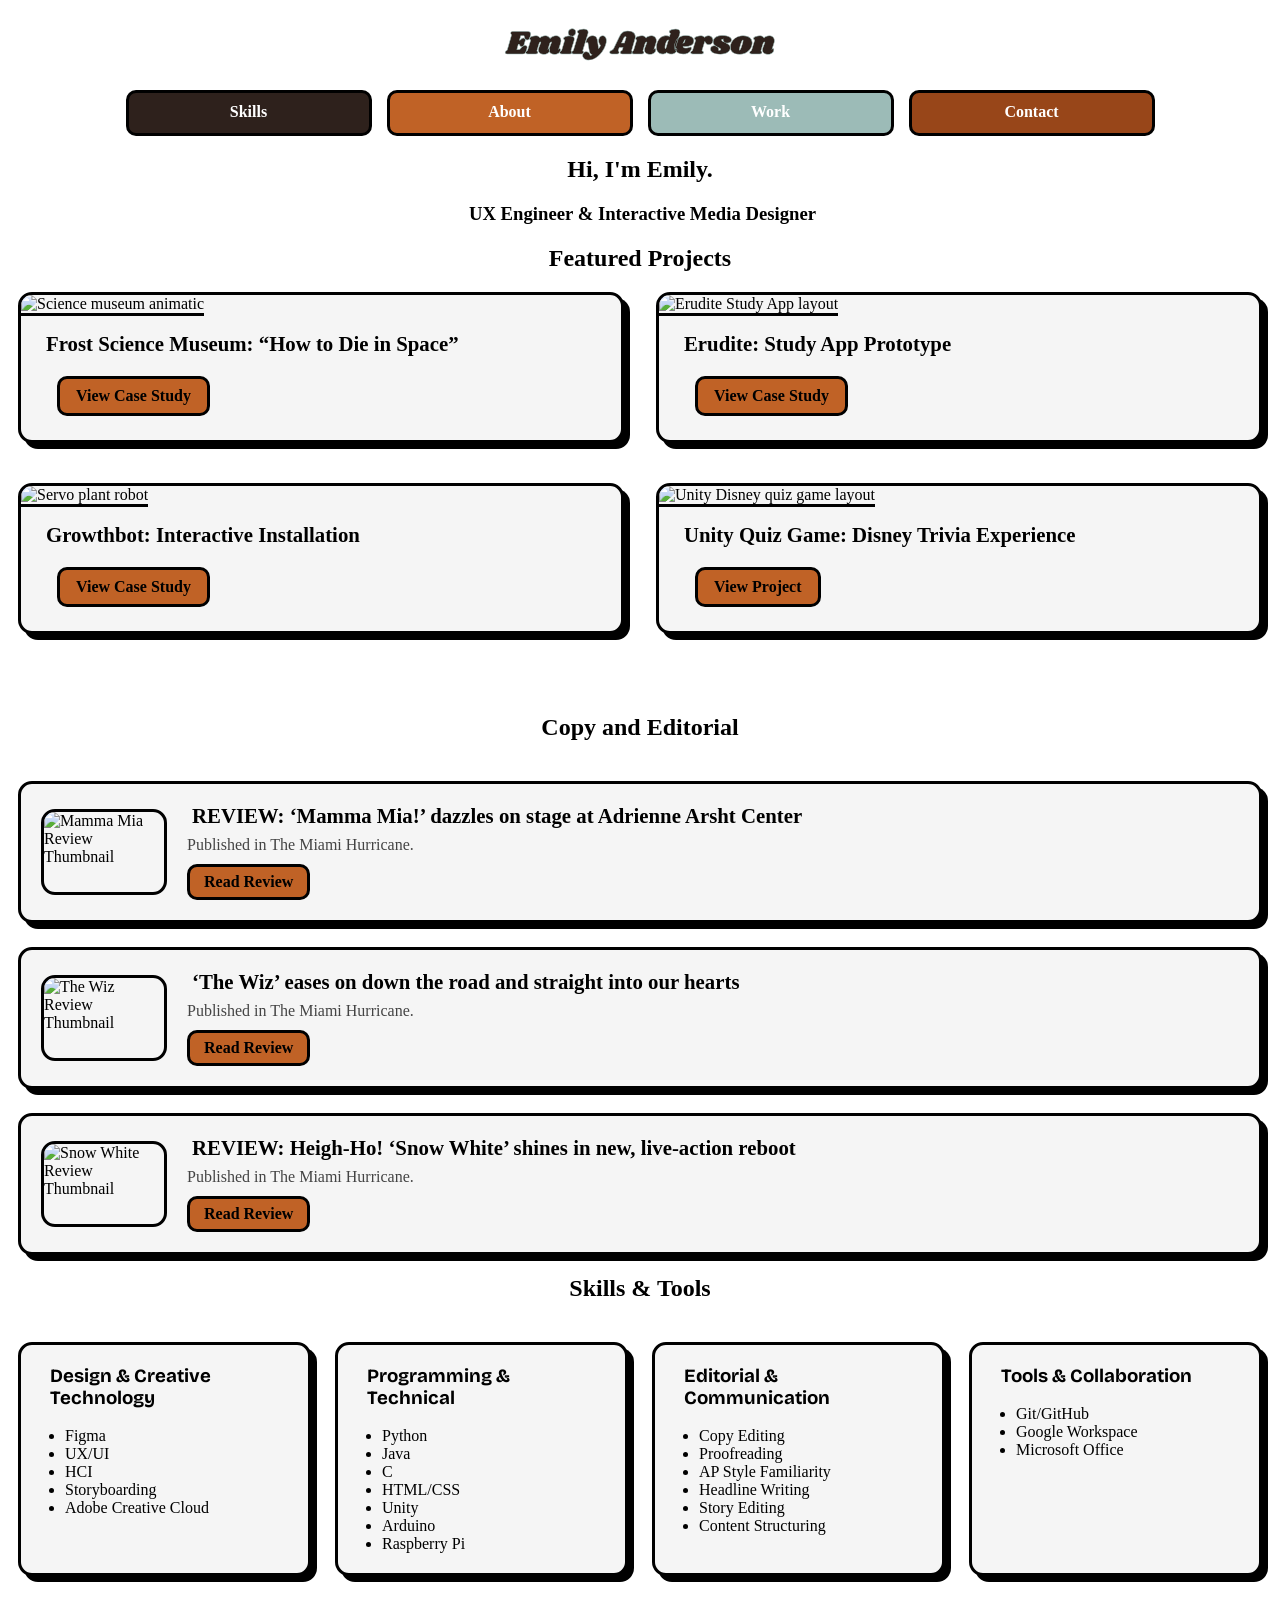
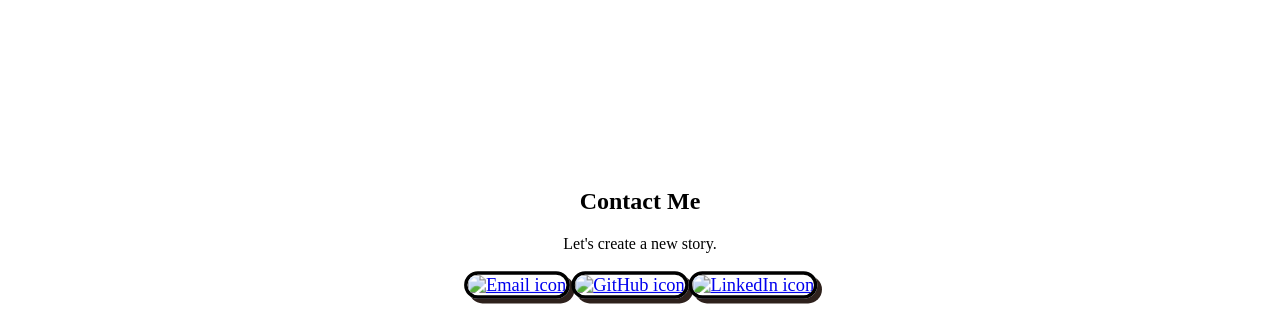
==== commit 9da6b4a9: "Edits to footer, about me page, and home edited spacing on the footer, created an about me page, and" ====
--- a/index.html
+++ b/index.html
@@ -16,9 +16,9 @@
         <nav class="nav">
             <ul>
                 <li><a href="#skills"> Skills</a></li>
-                <li><a href="#">About</a></li>
-                <li><a href="#">Work</a></li>
-                <li><a href="#contact">Contact</a></li>
+                <li><a href="about.html">About</a></li>
+                <li><a href="work.html">Work</a></li>
+                <li><a href="#contact" id="contact-nav">Contact</a></li>
             </ul>
         </nav>
     </header>
@@ -26,17 +26,21 @@
     <!-- hero -->
     <section id="hero">
         <div class="hero-content">
-            <h2>Programmer • Designer • Maker • Writer </h2>
-            <p> I am a Computer Science and Screenwriting student with a minor in Interactive Media who is passionate about blending code, design, and storytelling. 
-                I build websites, interactive games, and immersive experiences that bring even the smallest stories to life.
-            </p>
+
+            <h1>Hi, I'm Emily.</h1>
+
+            <h3>UX Engineer & Interactive Media Designer</h3>
+
+            <p></p>
+
+
         </div>
     </section>
 
 
     <!-- work -->
     <section id="work">
-        <h2 class="section-title">My Work</h2>
+        <h2 class="section-title">Featured Projects</h2>
         <!-- <h3>Case Studies</h3> -->
         <div class="tier-one">
 
@@ -192,7 +196,7 @@
         <h2 class="section-title">Contact Me</h2>
         <p>Let's create a new story.</p>
         <div class="footer-icons">
-            <a href="the.eandersonea@gmail.com" target="_blank">
+            <a href="mailto:the.eandersonea@gmail.com" target="_blank">
                 <img src="https://pub-2d3aaae8ad984b4db5d45ea448ffca7a.r2.dev/email-icon-removebg.png" alt="Email icon" class="footer-icon">
             </a>
             <a href="https://github.com/exa238" target="_blank">
--- a/style.css
+++ b/style.css
@@ -343,7 +343,21 @@
 
     transition: transform .25s ease, box-shadow .25s ease;
     cursor: pointer;
-}
+
+}
+
+
+.footer-icon.glow {
+    animation: glowPulse 1s ease-out;
+}
+
+@keyframes glowPulse {
+    0% { box-shadow: 0 0 0px #c06226; }
+    50% { box-shadow: 0 0 20px #c06226; }
+    100% { box-shadow: 0 0 0px #c06226; }
+}
+
+
 
 .footer-icon:hover {
     transform: translate(-4px) scale(1.05);
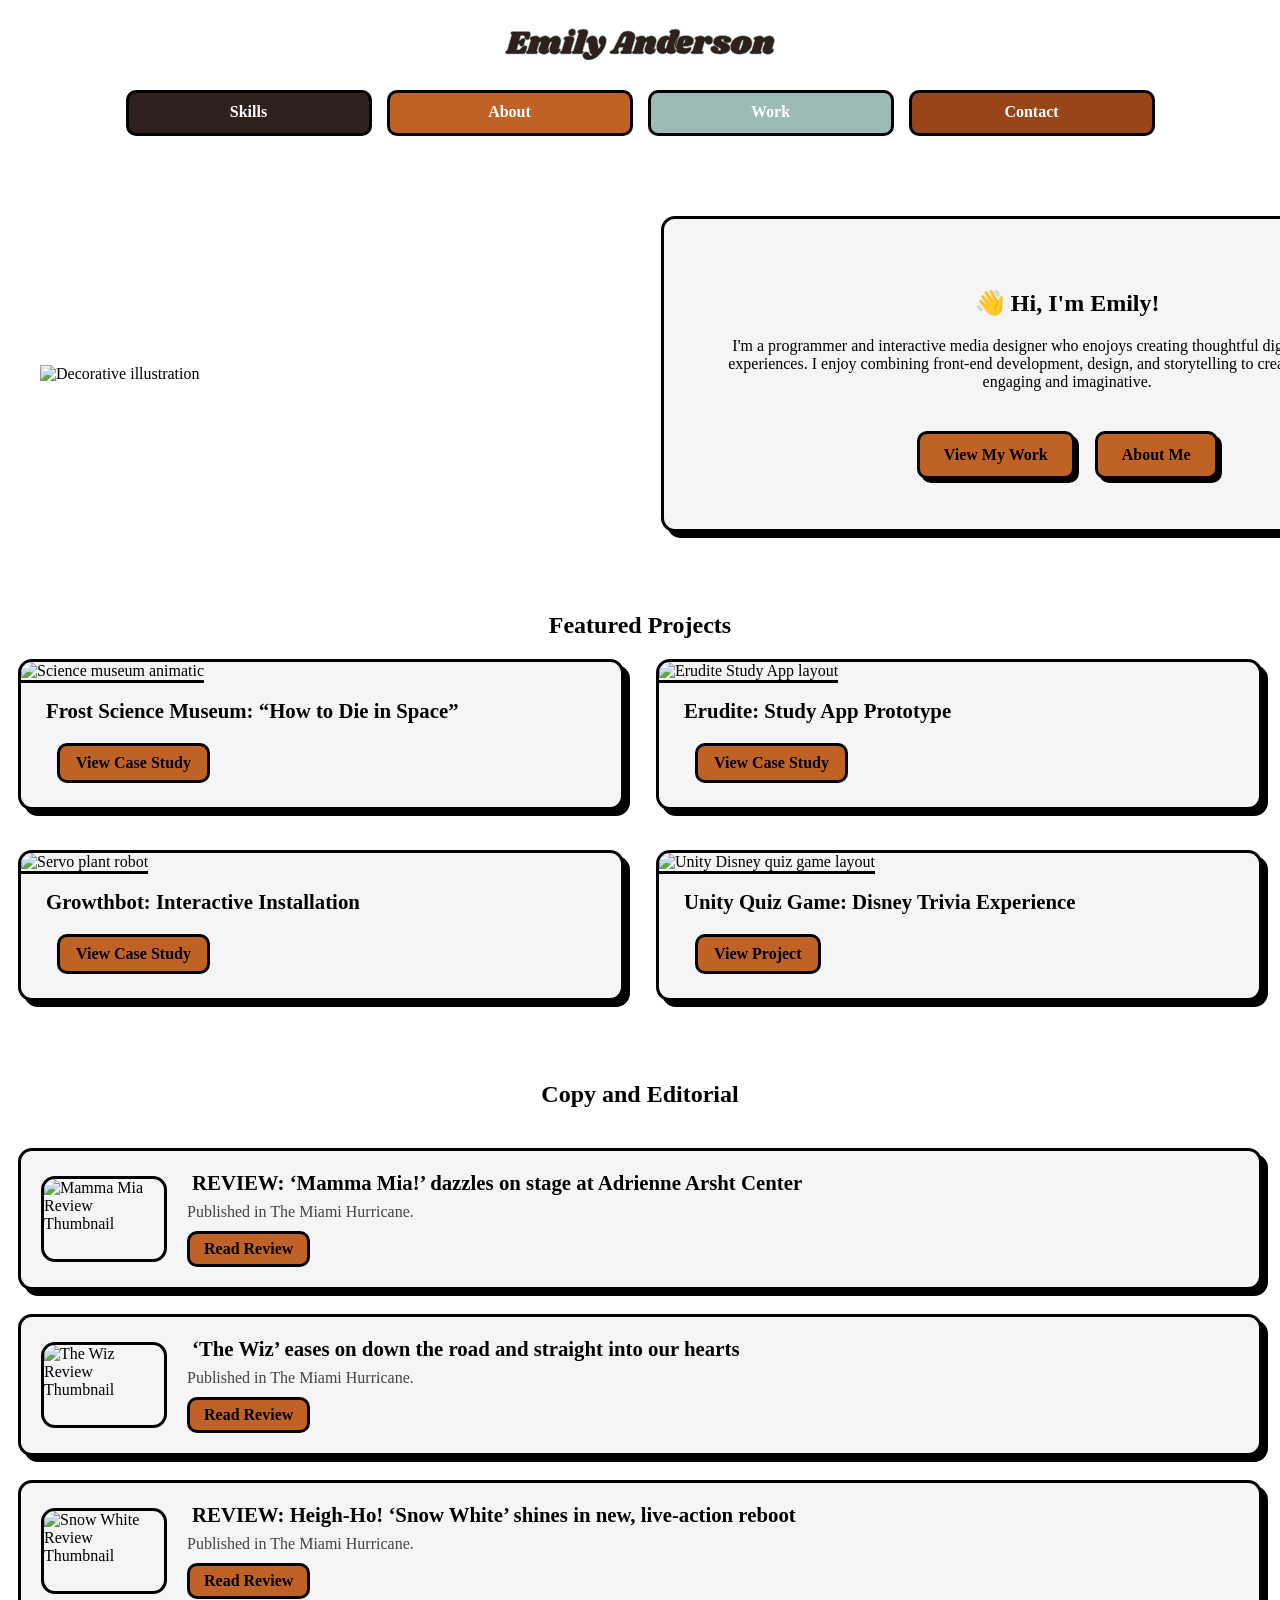
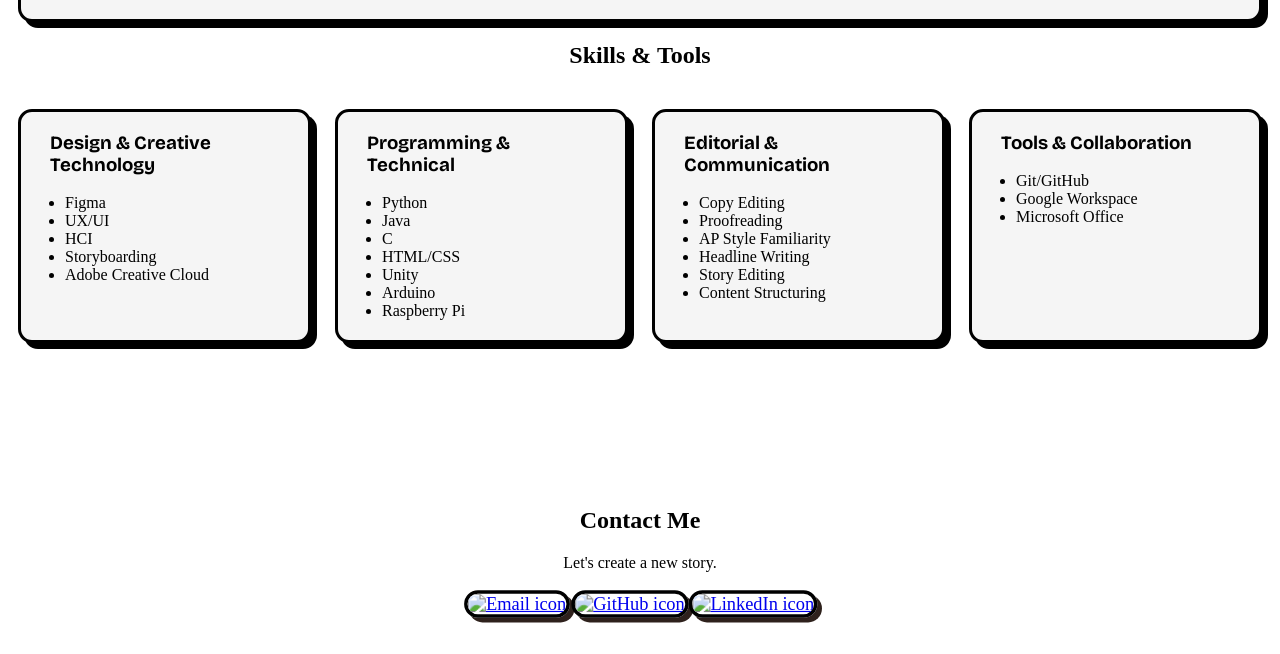
==== commit 866e4cdc: "adjusted the introduction section and growthbot" ====
--- a/index.html
+++ b/index.html
@@ -25,13 +25,26 @@
 
     <!-- hero -->
     <section id="hero">
-        <div class="hero-content">
-
-            <h1>Hi, I'm Emily.</h1>
-
-            <h3>UX Engineer & Interactive Media Designer</h3>
-
-            <p></p>
+
+        <div class="hero-graphic">
+
+                
+            <img src="" alt="Decorative illustration">
+        
+        </div>
+
+        <div class ="hero-content">
+
+            <h1>👋 Hi, I'm Emily!</h1>
+
+            <p class="hero-description">I'm a programmer and interactive media designer who enojoys creating thoughtful digital and interactive experiences. I 
+                enjoy combining front-end development, design, and storytelling to create projects that feel engaging and imaginative.
+            </p>
+
+            <div class="hero-buttons">
+                <a href="work.html">View My Work</a>
+                <a href="about.html">About Me</a>
+            </div>
 
 
         </div>
--- a/style.css
+++ b/style.css
@@ -20,6 +20,93 @@
     /* new theme */
     -webkit-text-stroke: 0.5px #9cbbb7;
 }
+
+/* HERO */
+
+#hero{
+
+    display:grid;
+
+    grid-template-columns:1fr 1.5fr;
+
+    gap: 1.5rem;
+
+    align-items:center;
+
+    max-width:1200px;
+
+    margin:80px auto;
+
+    padding:0 10px;
+}
+
+.hero-content{
+
+    margin-left: 127px;
+
+    width:100%;
+
+    background:whitesmoke;
+
+    border:3px solid black;
+
+    border-radius:var(--radius);
+
+    box-shadow:6px 6px 0px black;
+
+    padding:50px;
+}
+
+.hero-content{
+    justify-content: center;
+    text-align: center;
+}
+
+.hero-buttons{
+
+    display:flex;
+
+    justify-content:center;
+
+    gap:20px;
+
+    flex-wrap:wrap;
+
+    margin-top:40px;
+}
+
+/* hero buttons */
+.hero-buttons a{
+
+    display:inline-block;
+
+    padding:12px 24px;
+
+    border:3px solid black;
+
+    border-radius:10px;
+
+    font-weight:bold;
+
+    text-decoration:none;
+
+    color:black;
+
+    background:#c06226;
+
+    box-shadow:4px 4px 0px black;
+
+    transition:transform .25s ease,
+               box-shadow .25s ease;
+}
+
+.hero-buttons a:hover{
+
+    transform:translate(-4px);
+
+    box-shadow:6px 6px 0px #9cbbb7;
+}
+
 body{
     background-size: 40px 40px;
     background-color: #FFFFFF;
@@ -50,11 +137,6 @@
     /* overflow: visible; */
 }
 
-.hero-content{
-    justify-content: center;
-    text-align: center;
-}
-
 .nav li a:hover::before,
 .nav li a:hover::after {
     content: "✦";
@@ -314,7 +396,7 @@
 
 
 footer{
-    padding-top: 2in;
+    padding-top: 1.5in;
     padding-bottom: 30px;
     justify-content: center;
     text-align: center;
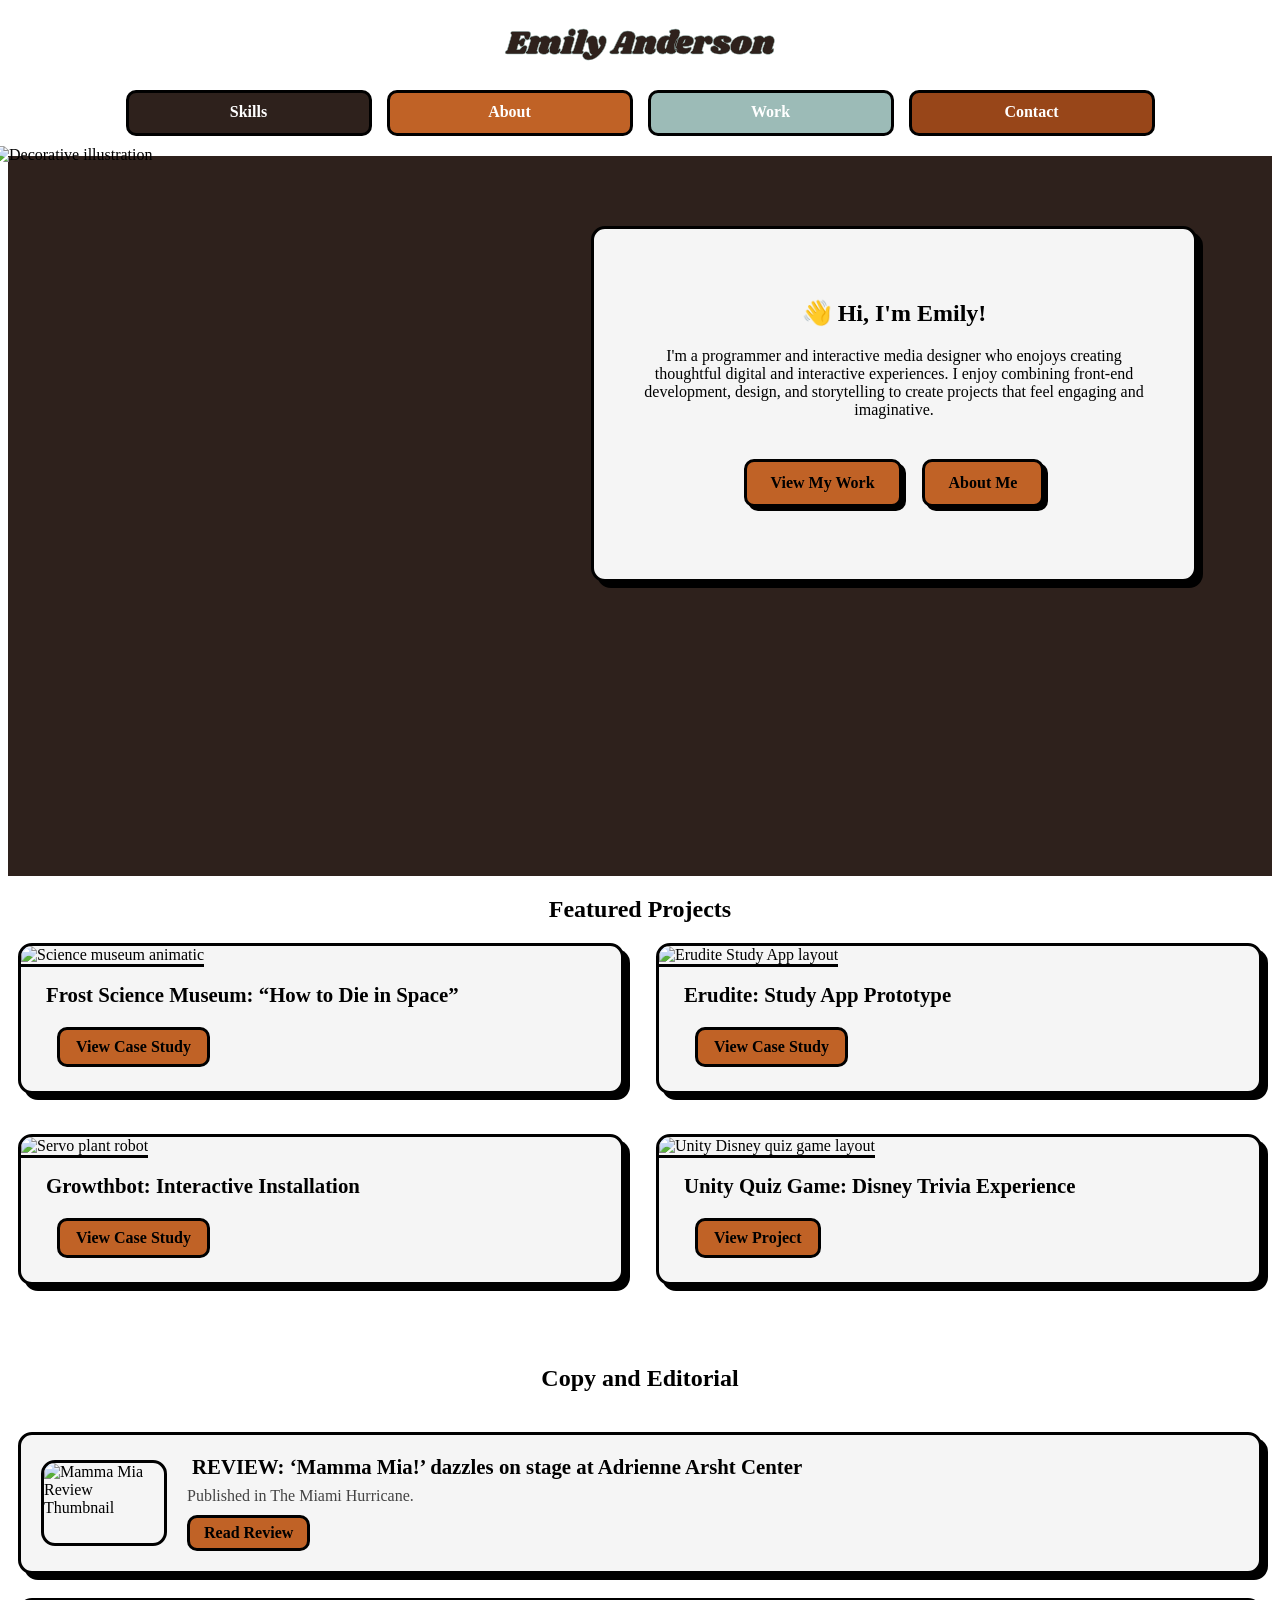
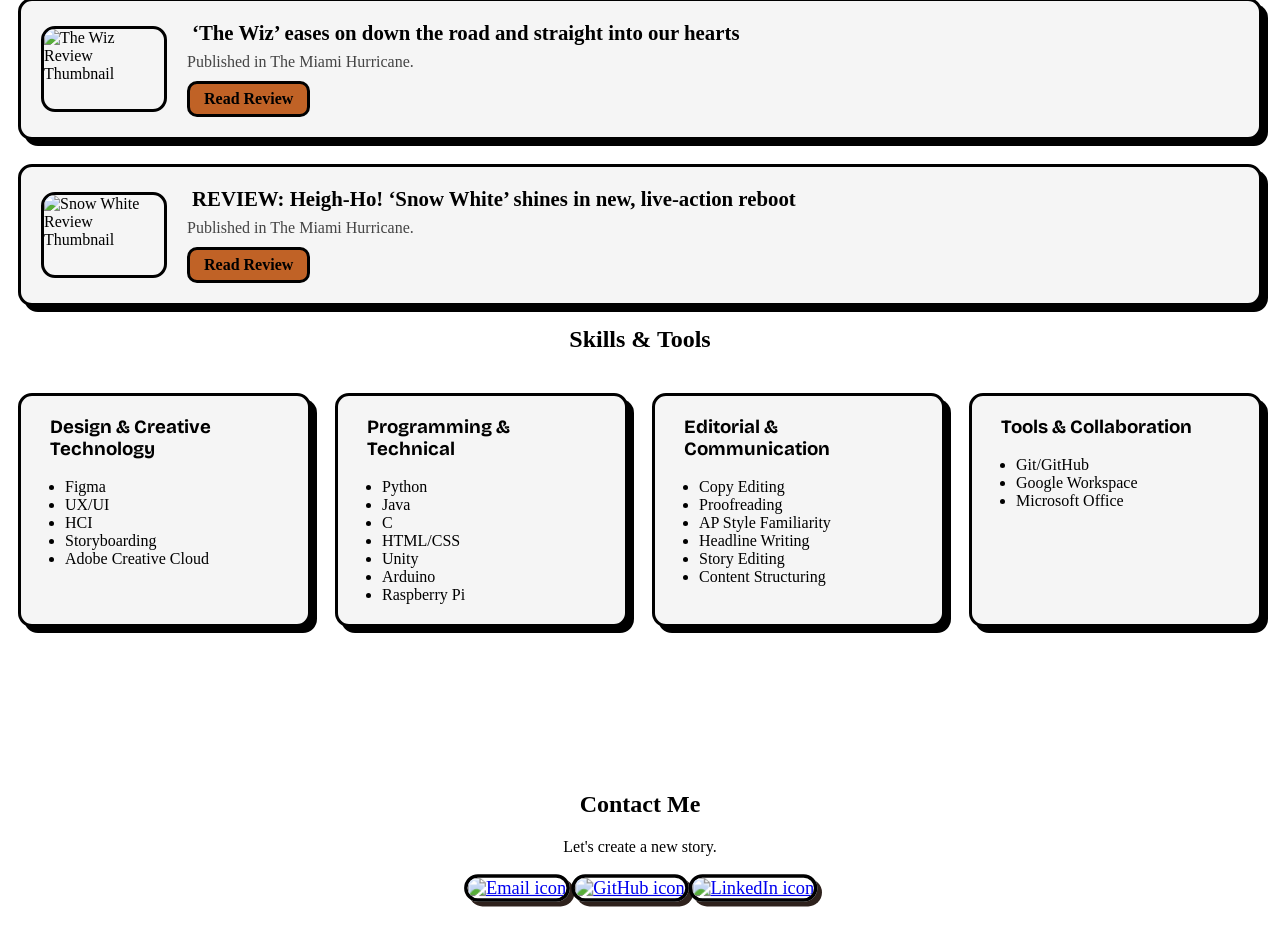
==== commit 2d9a4e86: "edited hero and added monstera graphic" ====
--- a/index.html
+++ b/index.html
@@ -26,10 +26,10 @@
     <!-- hero -->
     <section id="hero">
 
-        <div class="hero-graphic">
+        <div class="hero-graphic-box">
 
                 
-            <img src="" alt="Decorative illustration">
+            <img src="https://pub-2d3aaae8ad984b4db5d45ea448ffca7a.r2.dev/monstera.PNG" alt="Decorative illustration" class="monstera-graphic">
         
         </div>
 
--- a/style.css
+++ b/style.css
@@ -25,54 +25,87 @@
 
 #hero{
 
-    display:grid;
-
-    grid-template-columns:1fr 1.5fr;
-
-    gap: 1.5rem;
-
-    align-items:center;
-
-    max-width:1200px;
-
-    margin:80px auto;
-
-    padding:0 10px;
-}
+    display: grid;
+
+    grid-template-columns: repeat(auto-fit, minmax(280px, 1fr));
+
+    gap: 32px;
+
+    margin-top: 20px;
+
+    padding-left: 10px;
+
+    padding-right: 10px;
+
+    padding-top: 70px;
+    
+    justify-content: center;
+
+    background-color: #2e211c;
+}
+
+
+.monstera-graphic{
+    width: auto;
+    height: 650px;
+
+    
+}
+
+.hero-graphic-box {
+    display: flex;
+    justify-content: flex-start;
+    align-items: center;
+
+    position: relative;
+
+    position: relative;
+    top: -80px;
+
+    transform: translateX(-25px);
+    
+
+}
+
 
 .hero-content{
 
-    margin-left: 127px;
-
-    width:100%;
-
-    background:whitesmoke;
-
-    border:3px solid black;
-
-    border-radius:var(--radius);
-
-    box-shadow:6px 6px 0px black;
-
-    padding:50px;
-}
-
-.hero-content{
-    justify-content: center;
+
+    transform: translateX(-65px);
+
+    height: 250px;
+
+    /* width: 100%; */
+
+    background: whitesmoke;
+
+    border: 3px solid black;
+
+    border-radius: var(--radius);
+
+    box-shadow: 6px 6px 0px black;
+
+    padding: 50px;
+
+    justify-content: center;
+
     text-align: center;
-}
+
+}
+
+
 
 .hero-buttons{
 
-    display:flex;
-
-    justify-content:center;
-
-    gap:20px;
-
-    flex-wrap:wrap;
-
-    margin-top:40px;
+    display: flex;
+
+    justify-content: center;
+
+    gap: 20px;
+
+    flex-wrap: wrap;
+
+    margin-top: 40px;
 }
 
 /* hero buttons */
